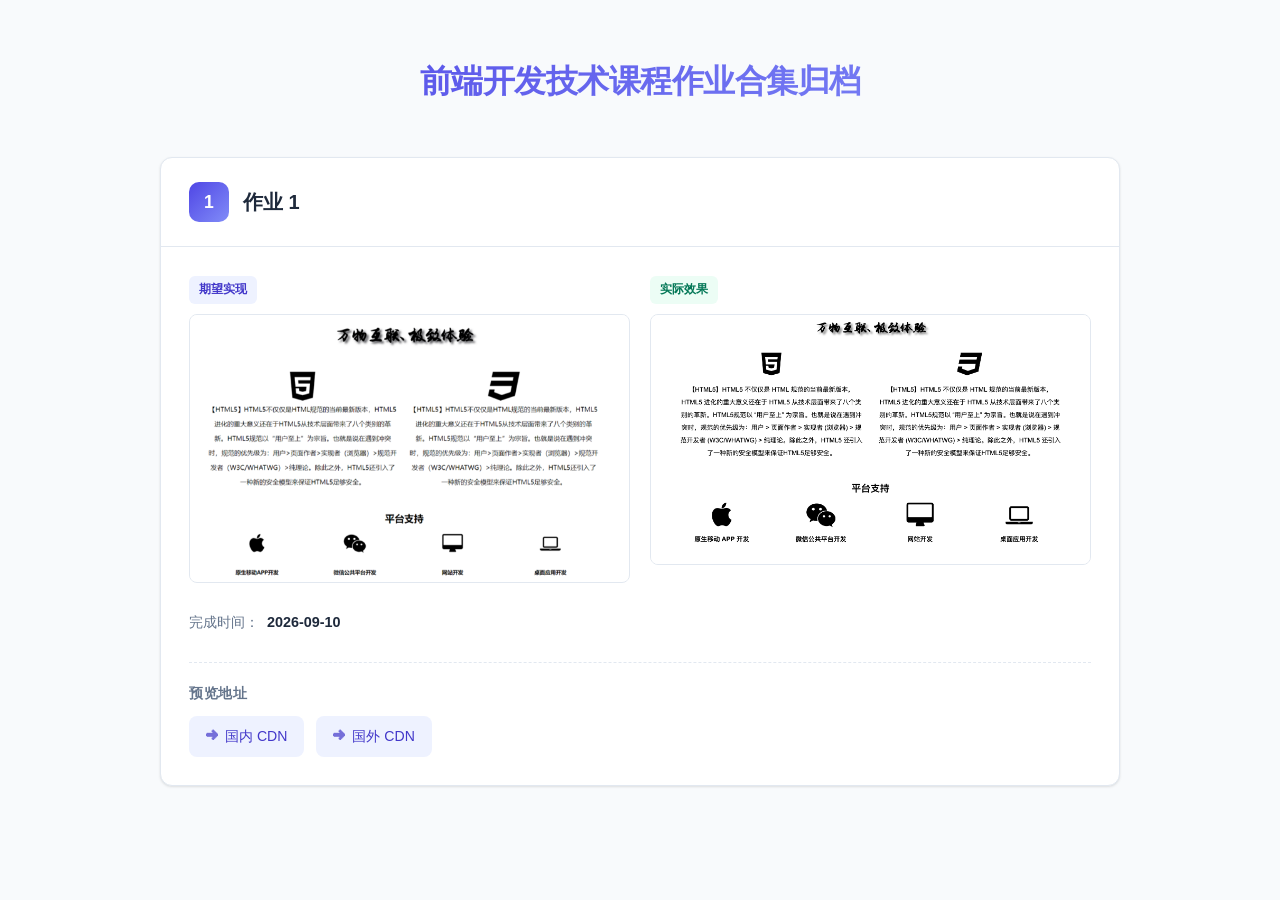
==== index.html @ 37eb871b "更新readme" ====
<!DOCTYPE html>
<html lang="zh-CN">
<head>
    <meta charset="UTF-8">
    <meta name="viewport" content="width=device-width, initial-scale=1.0">
    <title>前端开发技术课程作业合集归档</title>
    <style>
        :root {
            --primary: #4f46e5;
            --primary-light: #818cf8;
            --bg: #f8fafc;
            --card: #ffffff;
            --text: #1e293b;
            --muted: #64748b;
            --border: #e2e8f0;
            --tag-bg: #eef2ff;
            --tag-text: #4338ca;
            --shadow: 0 1px 3px rgba(0,0,0,.08), 0 1px 2px rgba(0,0,0,.04);
            --shadow-lg: 0 10px 30px rgba(0,0,0,.08), 0 4px 12px rgba(0,0,0,.04);
            --radius: 12px;
        }

        * { margin: 0; padding: 0; box-sizing: border-box; }

        body {
            font-family: -apple-system, BlinkMacSystemFont, "Segoe UI", "PingFang SC", "Microsoft YaHei", sans-serif;
            background: var(--bg);
            color: var(--text);
            line-height: 1.6;
            min-height: 100vh;
            padding: 0 20px 60px;
        }

        .page-header {
            max-width: 960px;
            margin: 0 auto;
            padding: 56px 0 40px;
            text-align: center;
        }

        .page-header h1 {
            font-size: 2rem;
            font-weight: 700;
            letter-spacing: -.5px;
            background: linear-gradient(135deg, var(--primary), var(--primary-light));
            -webkit-background-clip: text;
            background-clip: text;
            -webkit-text-fill-color: transparent;
            margin-bottom: 10px;
        }

        .page-header .subtitle {
            color: var(--muted);
            font-size: .95rem;
        }

        .container {
            max-width: 960px;
            margin: 0 auto;
        }

        .work-card {
            background: var(--card);
            border: 1px solid var(--border);
            border-radius: var(--radius);
            box-shadow: var(--shadow);
            overflow: hidden;
            transition: box-shadow .25s ease, transform .25s ease;
        }

        .work-card:hover {
            box-shadow: var(--shadow-lg);
            transform: translateY(-2px);
        }

        .work-card-head {
            display: flex;
            align-items: center;
            gap: 14px;
            padding: 24px 28px;
            border-bottom: 1px solid var(--border);
        }

        .work-num {
            flex: 0 0 auto;
            width: 40px;
            height: 40px;
            display: flex;
            align-items: center;
            justify-content: center;
            border-radius: 10px;
            background: linear-gradient(135deg, var(--primary), var(--primary-light));
            color: #fff;
            font-weight: 700;
            font-size: 1.1rem;
        }

        .work-card-head h2 {
            font-size: 1.25rem;
            font-weight: 600;
            color: var(--text);
        }

        .work-card-body {
            padding: 28px;
            display: grid;
            gap: 28px;
        }

        .compare {
            display: grid;
            grid-template-columns: 1fr 1fr;
            gap: 20px;
        }

        @media (max-width: 720px) {
            .compare { grid-template-columns: 1fr; }
        }

        .compare-item .label {
            display: inline-block;
            font-size: .78rem;
            font-weight: 600;
            padding: 4px 10px;
            border-radius: 6px;
            margin-bottom: 10px;
        }

        .compare-item.expect .label { background: var(--tag-bg); color: var(--tag-text); }
        .compare-item.real .label { background: #ecfdf5; color: #047857; }

        .compare-item img {
            width: 100%;
            border-radius: 8px;
            border: 1px solid var(--border);
            display: block;
            transition: transform .25s ease;
        }

        .compare-item img:hover { transform: scale(1.02); }

        .meta-row {
            display: flex;
            align-items: center;
            gap: 8px;
            font-size: .9rem;
            color: var(--muted);
        }

        .meta-row .date { font-weight: 600; color: var(--text); }

        .links {
            border-top: 1px dashed var(--border);
            padding-top: 20px;
        }

        .links .links-title {
            font-size: .85rem;
            font-weight: 600;
            color: var(--muted);
            margin-bottom: 12px;
            text-transform: uppercase;
            letter-spacing: .5px;
        }

        .link-list {
            display: flex;
            flex-wrap: wrap;
            gap: 12px;
        }

        .link-list a {
            display: inline-flex;
            align-items: center;
            gap: 6px;
            padding: 8px 16px;
            border-radius: 8px;
            background: var(--tag-bg);
            color: var(--tag-text);
            text-decoration: none;
            font-size: .88rem;
            font-weight: 500;
            border: 1px solid transparent;
            transition: all .2s ease;
        }

        .link-list a:hover {
            background: var(--primary);
            color: #fff;
            border-color: var(--primary);
            transform: translateY(-1px);
        }

        .link-list a::before {
            content: "➜";
            font-size: .8rem;
            opacity: .7;
        }
    </style>
</head>
<body>

<header class="page-header">
    <h1>前端开发技术课程作业合集归档</h1>
<!--    <p class="subtitle">Frontend Development Technology — Course Assignments Archive</p>-->
</header>

<div class="container">
    <article class="work-card">
        <div class="work-card-head">
            <div class="work-num">1</div>
            <h2>作业 1</h2>
        </div>
        <div class="work-card-body">
            <div class="compare">
                <div class="compare-item expect">
                    <span class="label">期望实现</span>
                    <img src="./images/work1-expect.png" alt="work1 期望效果">
                </div>
                <div class="compare-item real">
                    <span class="label">实际效果</span>
                    <img src="./images/work1-real.png" alt="work1 实际效果">
                </div>
            </div>

            <div class="meta-row">
                <span>完成时间：</span>
                <span class="date">2026-09-10</span>
            </div>

            <div class="links">
                <div class="links-title">预览地址</div>
                <div class="link-list">
                    <a href="https://fwork.pgigi.com/work1">国内 CDN</a>
                    <a href="https://fwork.pgg.wtf/work1">国外 CDN</a>
                </div>
            </div>
        </div>
    </article>
</div>

</body>
</html>
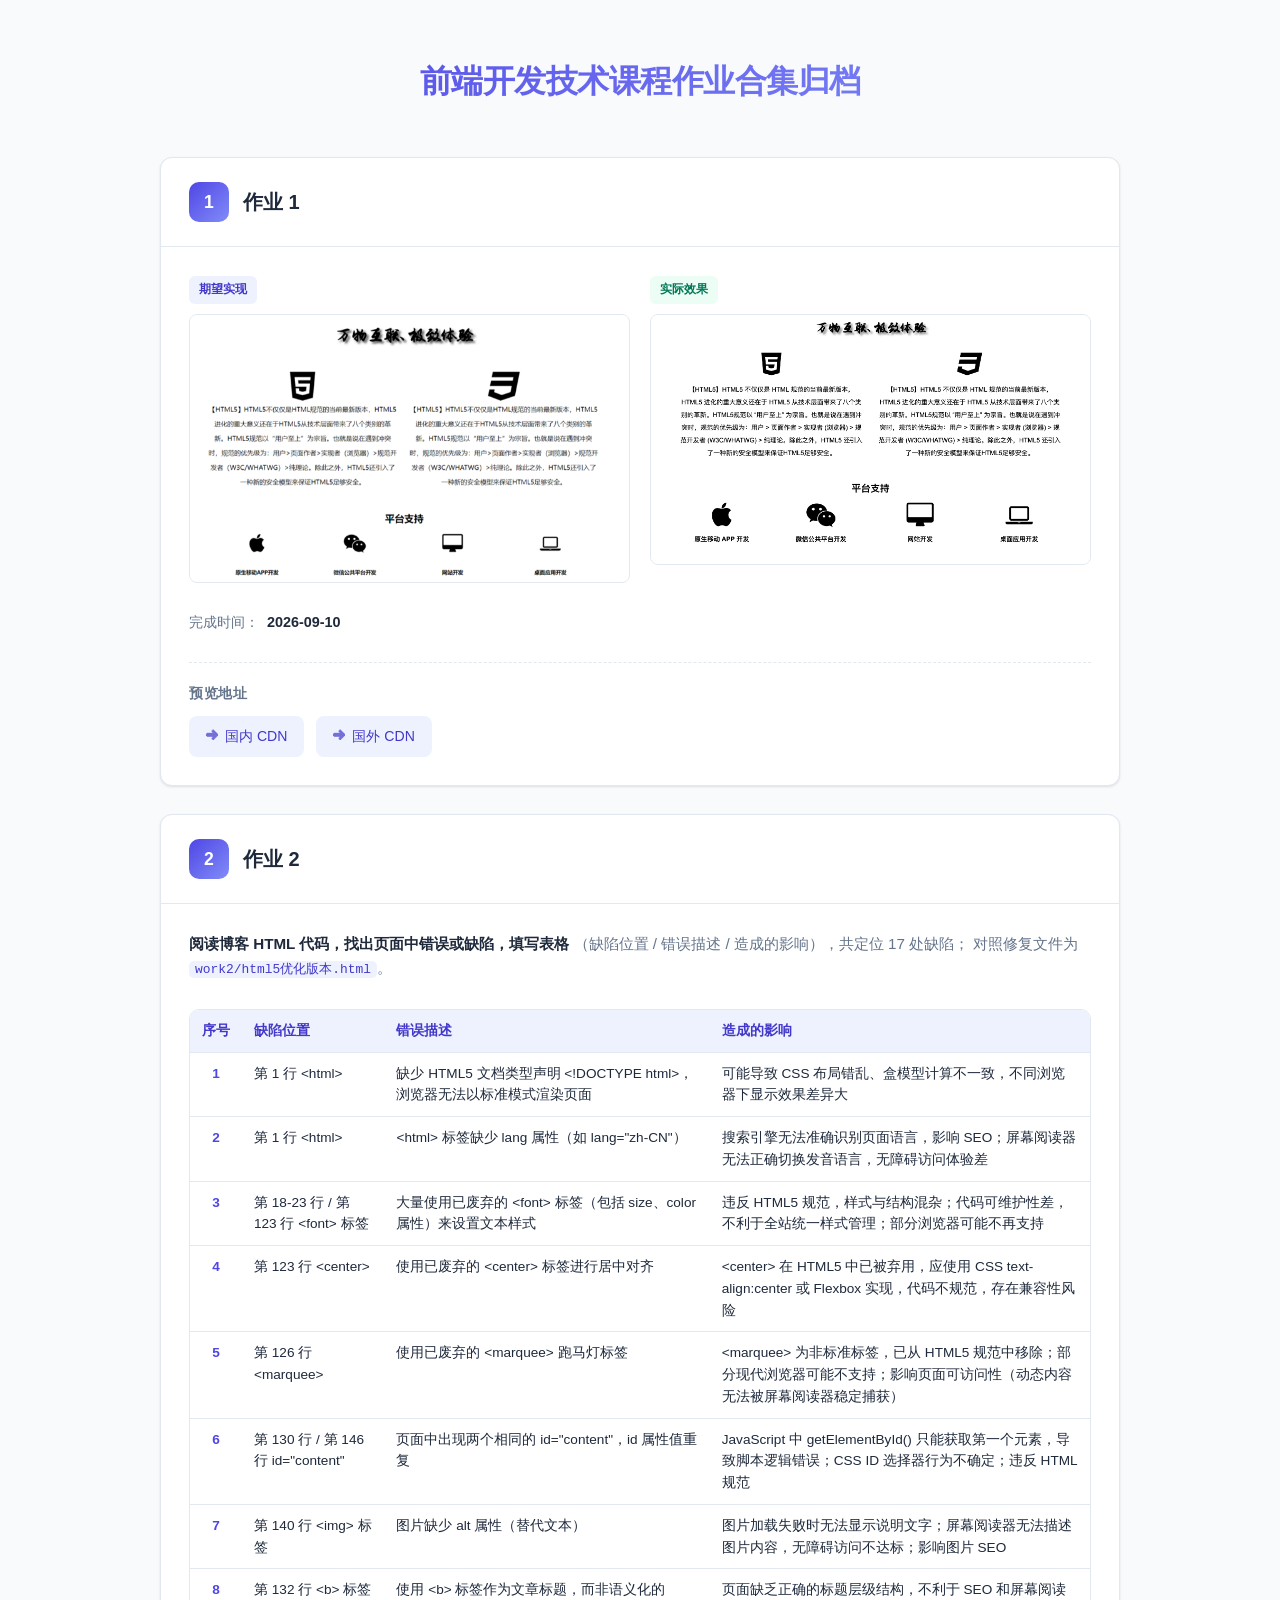
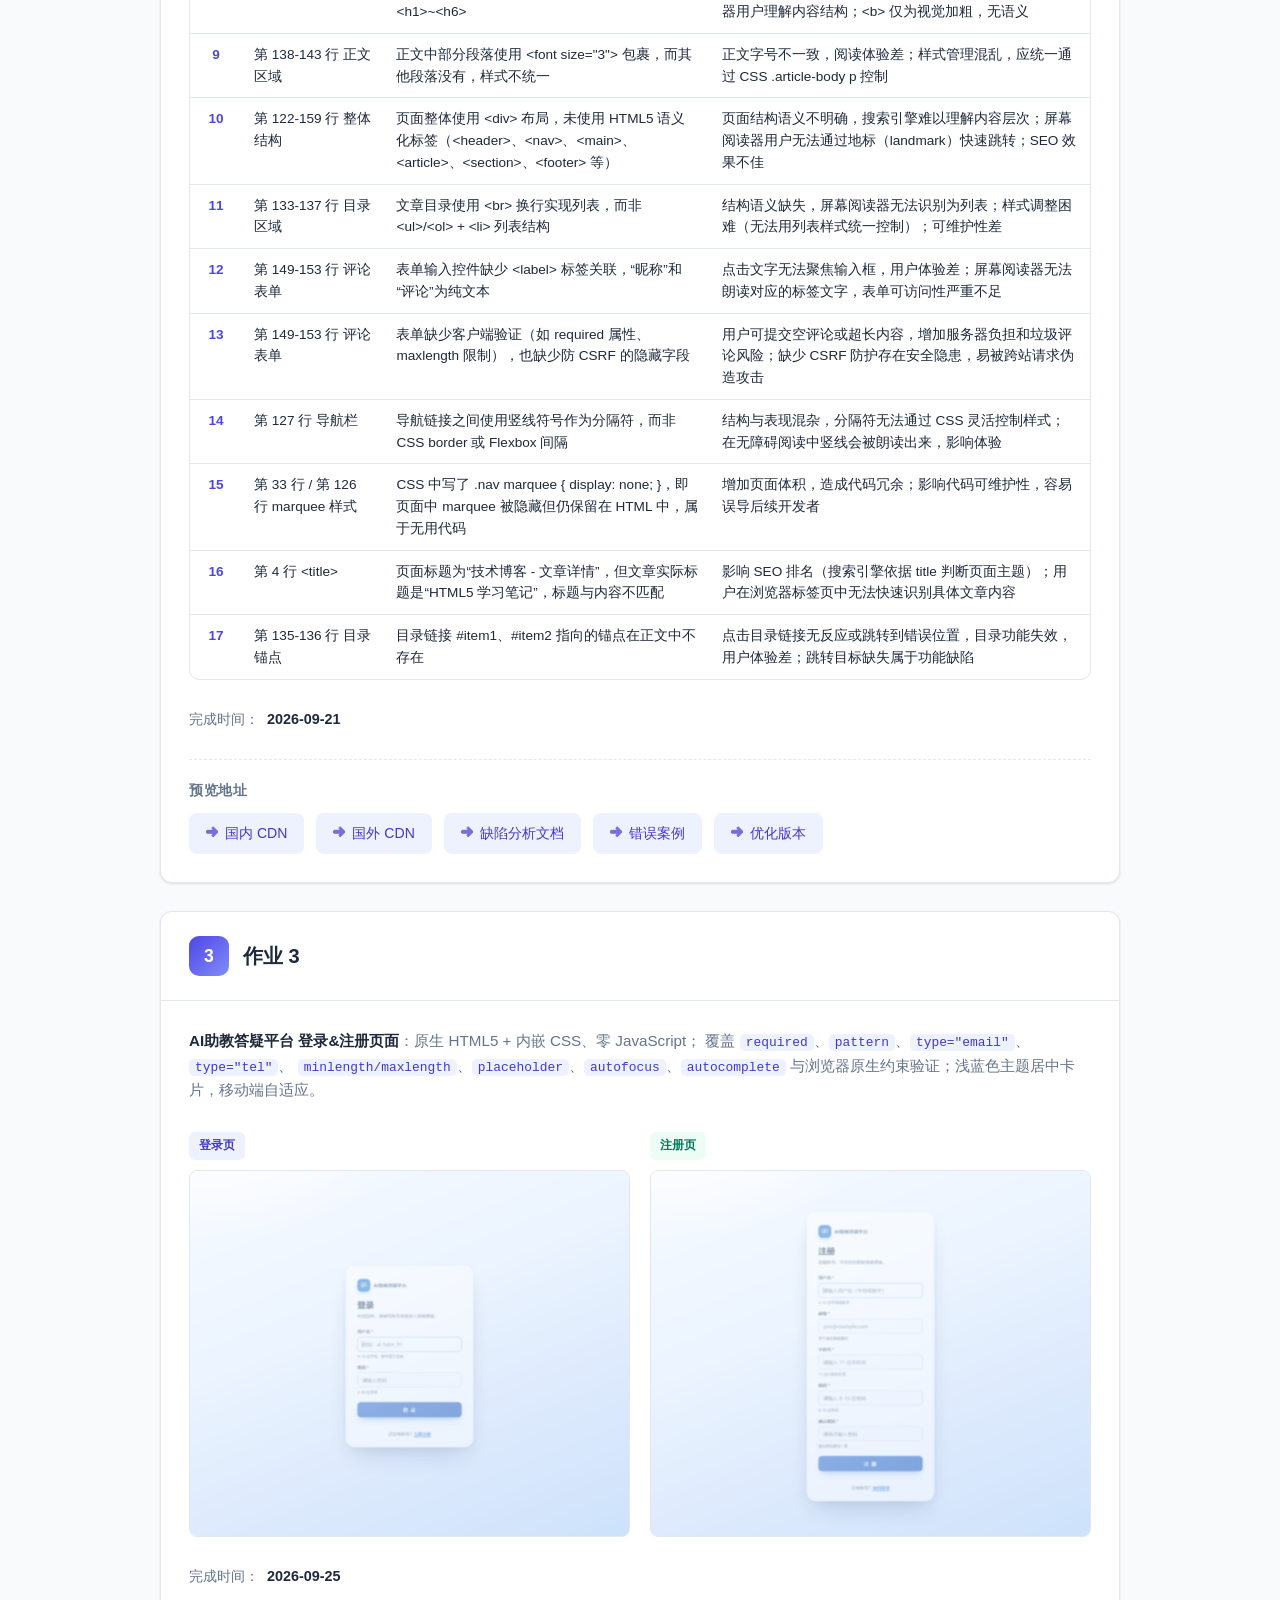
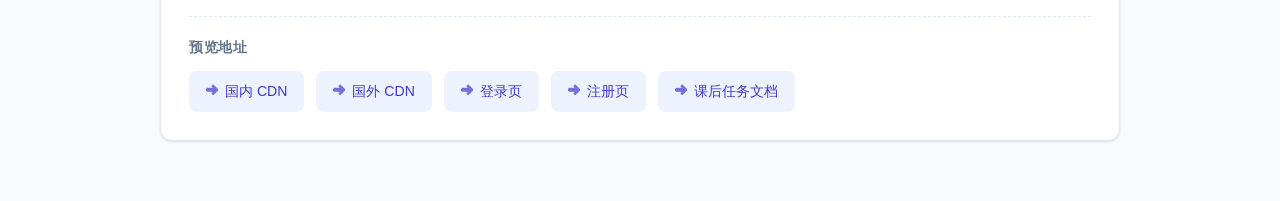
==== commit f814d6ec: "更新第三次作业相关文件" ====
--- a/index.html
+++ b/index.html
@@ -196,6 +196,64 @@
             font-size: .8rem;
             opacity: .7;
         }
+
+        /* ---- 作业 2 / 作业 3 ---- */
+        .work-desc {
+            font-size: .95rem;
+            color: var(--muted);
+        }
+
+        .work-desc strong {
+            color: var(--text);
+            font-weight: 600;
+        }
+
+        .table-wrap {
+            overflow-x: auto;
+            border: 1px solid var(--border);
+            border-radius: 10px;
+        }
+
+        table {
+            border-collapse: collapse;
+            width: 100%;
+            font-size: .85rem;
+            line-height: 1.6;
+        }
+
+        th, td {
+            border-bottom: 1px solid var(--border);
+            padding: 10px 12px;
+            text-align: left;
+            vertical-align: top;
+        }
+
+        th {
+            background: var(--tag-bg);
+            color: var(--tag-text);
+            font-weight: 600;
+            white-space: nowrap;
+        }
+
+        tbody tr:last-child td { border-bottom: none; }
+        tbody tr:hover { background: #f8faff; }
+
+        td.num {
+            font-weight: 700;
+            color: var(--primary);
+            text-align: center;
+            white-space: nowrap;
+            width: 44px;
+        }
+
+        code {
+            font-family: Consolas, "Courier New", monospace;
+            font-size: .85em;
+            background: var(--tag-bg);
+            color: var(--tag-text);
+            border-radius: 5px;
+            padding: 1px 6px;
+        }
     </style>
 </head>
 <body>
@@ -237,6 +295,110 @@
             </div>
         </div>
     </article>
+
+    <article class="work-card" style="margin-top: 28px;">
+        <div class="work-card-head">
+            <div class="work-num">2</div>
+            <h2>作业 2</h2>
+        </div>
+        <div class="work-card-body">
+            <p class="work-desc">
+                <strong>阅读博客 HTML 代码，找出页面中错误或缺陷，填写表格</strong>
+                （缺陷位置 / 错误描述 / 造成的影响），共定位 17 处缺陷；
+                对照修复文件为 <code>work2/html5优化版本.html</code>。
+            </p>
+
+            <div class="table-wrap">
+                <table>
+                    <thead>
+                        <tr>
+                            <th>序号</th>
+                            <th>缺陷位置</th>
+                            <th>错误描述</th>
+                            <th>造成的影响</th>
+                        </tr>
+                    </thead>
+                    <tbody>
+                        <tr><td class="num">1</td><td>第 1 行 &lt;html&gt;</td><td>缺少 HTML5 文档类型声明 &lt;!DOCTYPE html&gt;，浏览器无法以标准模式渲染页面</td><td>可能导致 CSS 布局错乱、盒模型计算不一致，不同浏览器下显示效果差异大</td></tr>
+                        <tr><td class="num">2</td><td>第 1 行 &lt;html&gt;</td><td>&lt;html&gt; 标签缺少 lang 属性（如 lang="zh-CN"）</td><td>搜索引擎无法准确识别页面语言，影响 SEO；屏幕阅读器无法正确切换发音语言，无障碍访问体验差</td></tr>
+                        <tr><td class="num">3</td><td>第 18-23 行 / 第 123 行 &lt;font&gt; 标签</td><td>大量使用已废弃的 &lt;font&gt; 标签（包括 size、color 属性）来设置文本样式</td><td>违反 HTML5 规范，样式与结构混杂；代码可维护性差，不利于全站统一样式管理；部分浏览器可能不再支持</td></tr>
+                        <tr><td class="num">4</td><td>第 123 行 &lt;center&gt;</td><td>使用已废弃的 &lt;center&gt; 标签进行居中对齐</td><td>&lt;center&gt; 在 HTML5 中已被弃用，应使用 CSS text-align:center 或 Flexbox 实现，代码不规范，存在兼容性风险</td></tr>
+                        <tr><td class="num">5</td><td>第 126 行 &lt;marquee&gt;</td><td>使用已废弃的 &lt;marquee&gt; 跑马灯标签</td><td>&lt;marquee&gt; 为非标准标签，已从 HTML5 规范中移除；部分现代浏览器可能不支持；影响页面可访问性（动态内容无法被屏幕阅读器稳定捕获）</td></tr>
+                        <tr><td class="num">6</td><td>第 130 行 / 第 146 行 id="content"</td><td>页面中出现两个相同的 id="content"，id 属性值重复</td><td>JavaScript 中 getElementById() 只能获取第一个元素，导致脚本逻辑错误；CSS ID 选择器行为不确定；违反 HTML 规范</td></tr>
+                        <tr><td class="num">7</td><td>第 140 行 &lt;img&gt; 标签</td><td>图片缺少 alt 属性（替代文本）</td><td>图片加载失败时无法显示说明文字；屏幕阅读器无法描述图片内容，无障碍访问不达标；影响图片 SEO</td></tr>
+                        <tr><td class="num">8</td><td>第 132 行 &lt;b&gt; 标签</td><td>使用 &lt;b&gt; 标签作为文章标题，而非语义化的 &lt;h1&gt;~&lt;h6&gt;</td><td>页面缺乏正确的标题层级结构，不利于 SEO 和屏幕阅读器用户理解内容结构；&lt;b&gt; 仅为视觉加粗，无语义</td></tr>
+                        <tr><td class="num">9</td><td>第 138-143 行 正文区域</td><td>正文中部分段落使用 &lt;font size="3"&gt; 包裹，而其他段落没有，样式不统一</td><td>正文字号不一致，阅读体验差；样式管理混乱，应统一通过 CSS .article-body p 控制</td></tr>
+                        <tr><td class="num">10</td><td>第 122-159 行 整体结构</td><td>页面整体使用 &lt;div&gt; 布局，未使用 HTML5 语义化标签（&lt;header&gt;、&lt;nav&gt;、&lt;main&gt;、&lt;article&gt;、&lt;section&gt;、&lt;footer&gt; 等）</td><td>页面结构语义不明确，搜索引擎难以理解内容层次；屏幕阅读器用户无法通过地标（landmark）快速跳转；SEO 效果不佳</td></tr>
+                        <tr><td class="num">11</td><td>第 133-137 行 目录区域</td><td>文章目录使用 &lt;br&gt; 换行实现列表，而非 &lt;ul&gt;/&lt;ol&gt; + &lt;li&gt; 列表结构</td><td>结构语义缺失，屏幕阅读器无法识别为列表；样式调整困难（无法用列表样式统一控制）；可维护性差</td></tr>
+                        <tr><td class="num">12</td><td>第 149-153 行 评论表单</td><td>表单输入控件缺少 &lt;label&gt; 标签关联，“昵称”和“评论”为纯文本</td><td>点击文字无法聚焦输入框，用户体验差；屏幕阅读器无法朗读对应的标签文字，表单可访问性严重不足</td></tr>
+                        <tr><td class="num">13</td><td>第 149-153 行 评论表单</td><td>表单缺少客户端验证（如 required 属性、maxlength 限制），也缺少防 CSRF 的隐藏字段</td><td>用户可提交空评论或超长内容，增加服务器负担和垃圾评论风险；缺少 CSRF 防护存在安全隐患，易被跨站请求伪造攻击</td></tr>
+                        <tr><td class="num">14</td><td>第 127 行 导航栏</td><td>导航链接之间使用竖线符号作为分隔符，而非 CSS border 或 Flexbox 间隔</td><td>结构与表现混杂，分隔符无法通过 CSS 灵活控制样式；在无障碍阅读中竖线会被朗读出来，影响体验</td></tr>
+                        <tr><td class="num">15</td><td>第 33 行 / 第 126 行 marquee 样式</td><td>CSS 中写了 .nav marquee { display: none; }，即页面中 marquee 被隐藏但仍保留在 HTML 中，属于无用代码</td><td>增加页面体积，造成代码冗余；影响代码可维护性，容易误导后续开发者</td></tr>
+                        <tr><td class="num">16</td><td>第 4 行 &lt;title&gt;</td><td>页面标题为“技术博客 - 文章详情”，但文章实际标题是“HTML5 学习笔记”，标题与内容不匹配</td><td>影响 SEO 排名（搜索引擎依据 title 判断页面主题）；用户在浏览器标签页中无法快速识别具体文章内容</td></tr>
+                        <tr><td class="num">17</td><td>第 135-136 行 目录锚点</td><td>目录链接 #item1、#item2 指向的锚点在正文中不存在</td><td>点击目录链接无反应或跳转到错误位置，目录功能失效，用户体验差；跳转目标缺失属于功能缺陷</td></tr>
+                    </tbody>
+                </table>
+            </div>
+
+            <div class="meta-row">
+                <span>完成时间：</span>
+                <span class="date">2026-09-21</span>
+            </div>
+
+            <div class="links">
+                <div class="links-title">预览地址</div>
+                <div class="link-list">
+                    <a href="https://fwork.pgigi.com/work2">国内 CDN</a>
+                    <a href="https://fwork.pgg.wtf/work2">国外 CDN</a>
+                    <a href="./work2/index.html">缺陷分析文档</a>
+                    <a href="./work2/html5错误案例.html">错误案例</a>
+                    <a href="./work2/html5优化版本.html">优化版本</a>
+                </div>
+            </div>
+        </div>
+    </article>
+
+    <article class="work-card" style="margin-top: 28px;">
+        <div class="work-card-head">
+            <div class="work-num">3</div>
+            <h2>作业 3</h2>
+        </div>
+        <div class="work-card-body">
+            <p class="work-desc">
+                <strong>AI助教答疑平台 登录&注册页面</strong>：原生 HTML5 + 内嵌 CSS、零 JavaScript；
+                覆盖 <code>required</code>、<code>pattern</code>、<code>type="email"</code>、<code>type="tel"</code>、
+                <code>minlength/maxlength</code>、<code>placeholder</code>、<code>autofocus</code>、<code>autocomplete</code>
+                与浏览器原生约束验证；浅蓝色主题居中卡片，移动端自适应。
+            </p>
+
+            <div class="compare">
+                <div class="compare-item expect">
+                    <span class="label">登录页</span>
+                    <img src="./images/work3-login.png" alt="work3 登录页效果">
+                </div>
+                <div class="compare-item real">
+                    <span class="label">注册页</span>
+                    <img src="./images/work3-register.png" alt="work3 注册页效果">
+                </div>
+            </div>
+
+            <div class="meta-row">
+                <span>完成时间：</span>
+                <span class="date">2026-09-25</span>
+            </div>
+
+            <div class="links">
+                <div class="links-title">预览地址</div>
+                <div class="link-list">
+                    <a href="https://fwork.pgigi.com/work3">国内 CDN</a>
+                    <a href="https://fwork.pgg.wtf/work3">国外 CDN</a>
+                    <a href="./work3/login.html">登录页</a>
+                    <a href="./work3/register.html">注册页</a>
+                    <a href="./work3/index.html">课后任务文档</a>
+                </div>
+            </div>
+        </div>
+    </article>
 </div>
 
 </body>
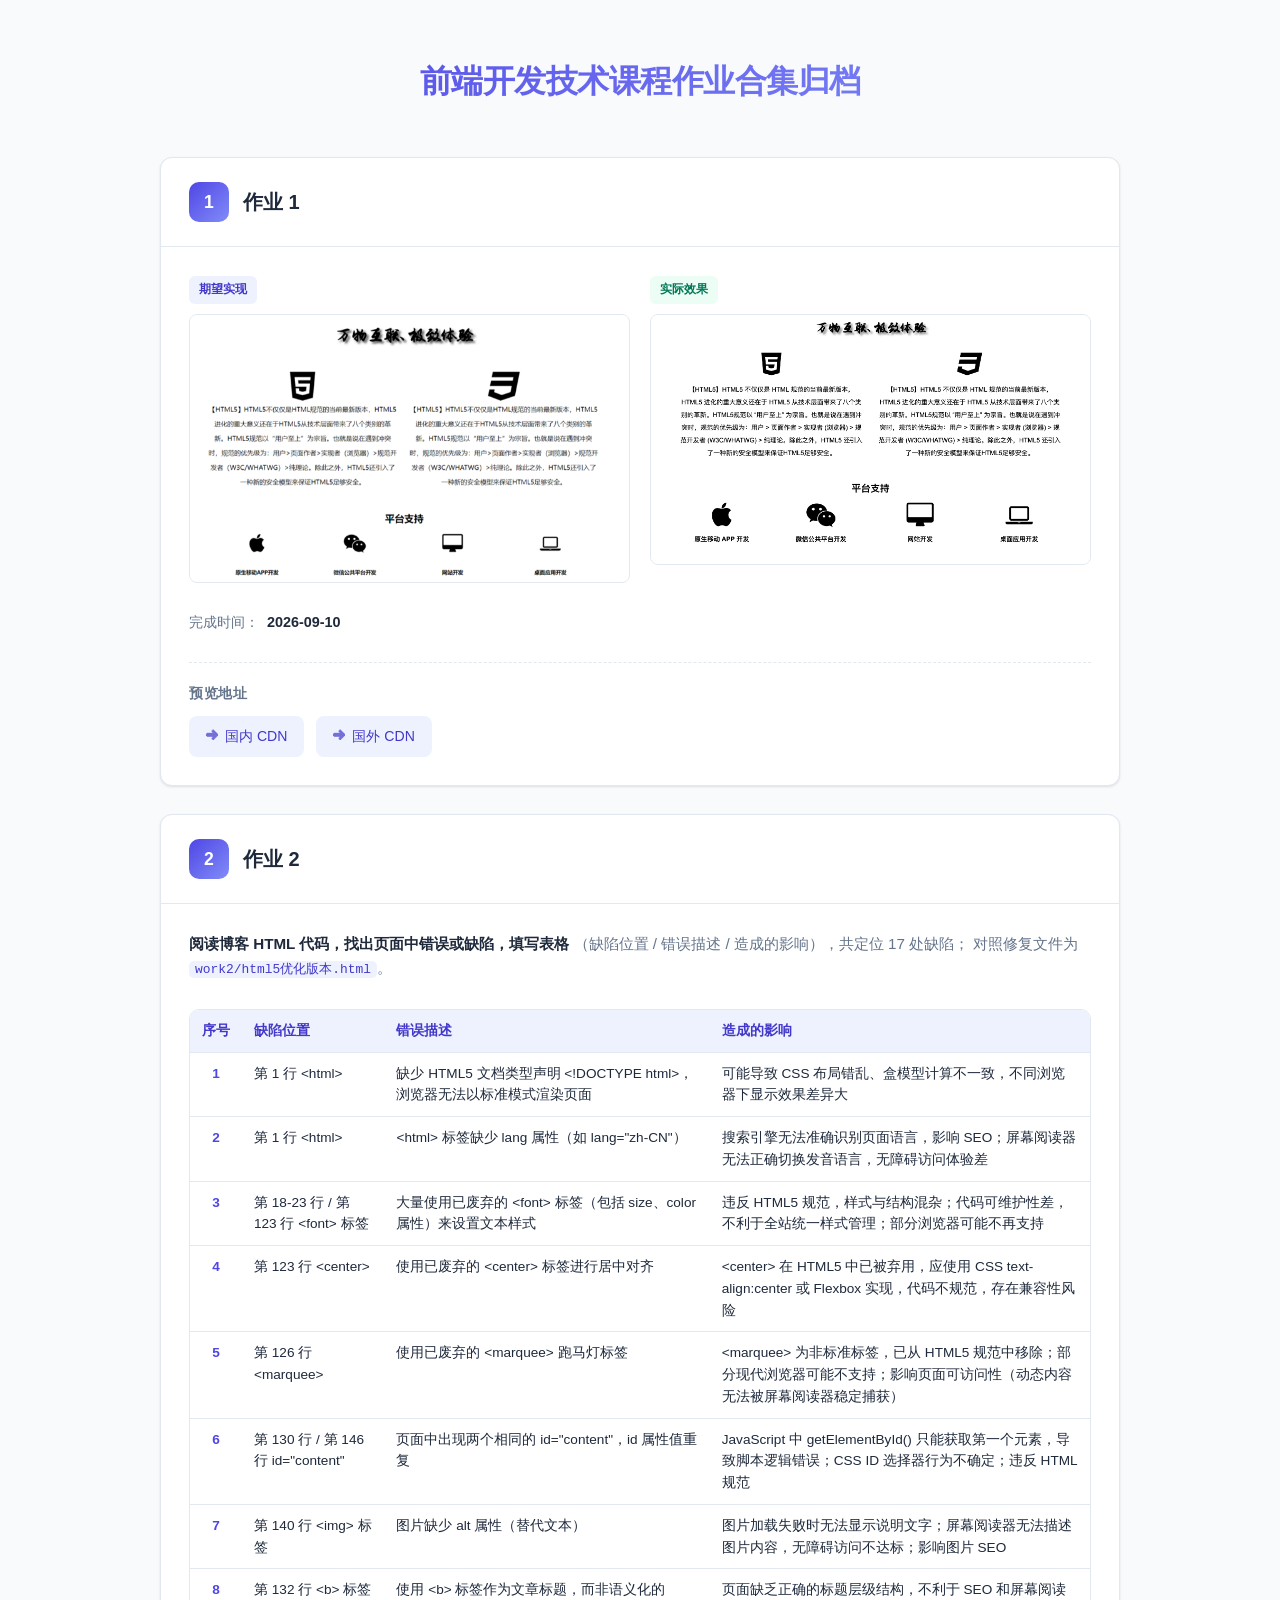
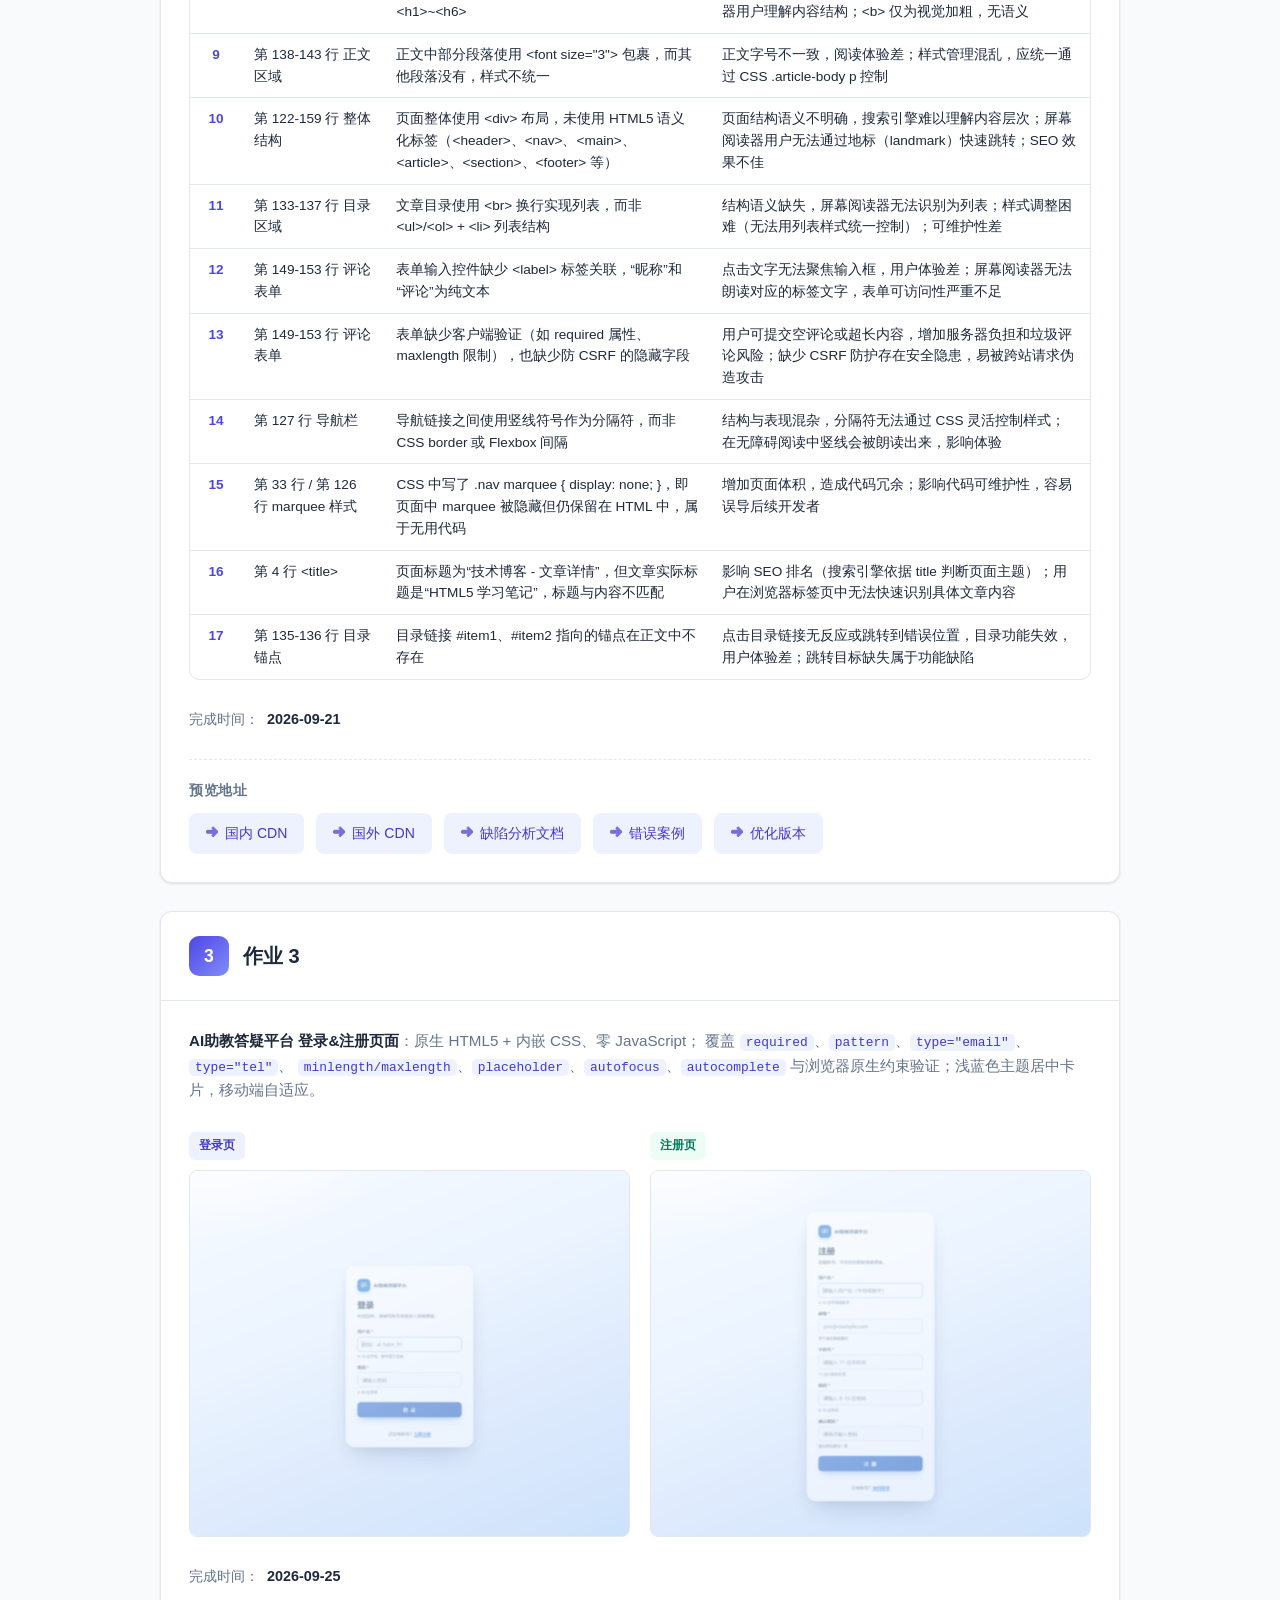
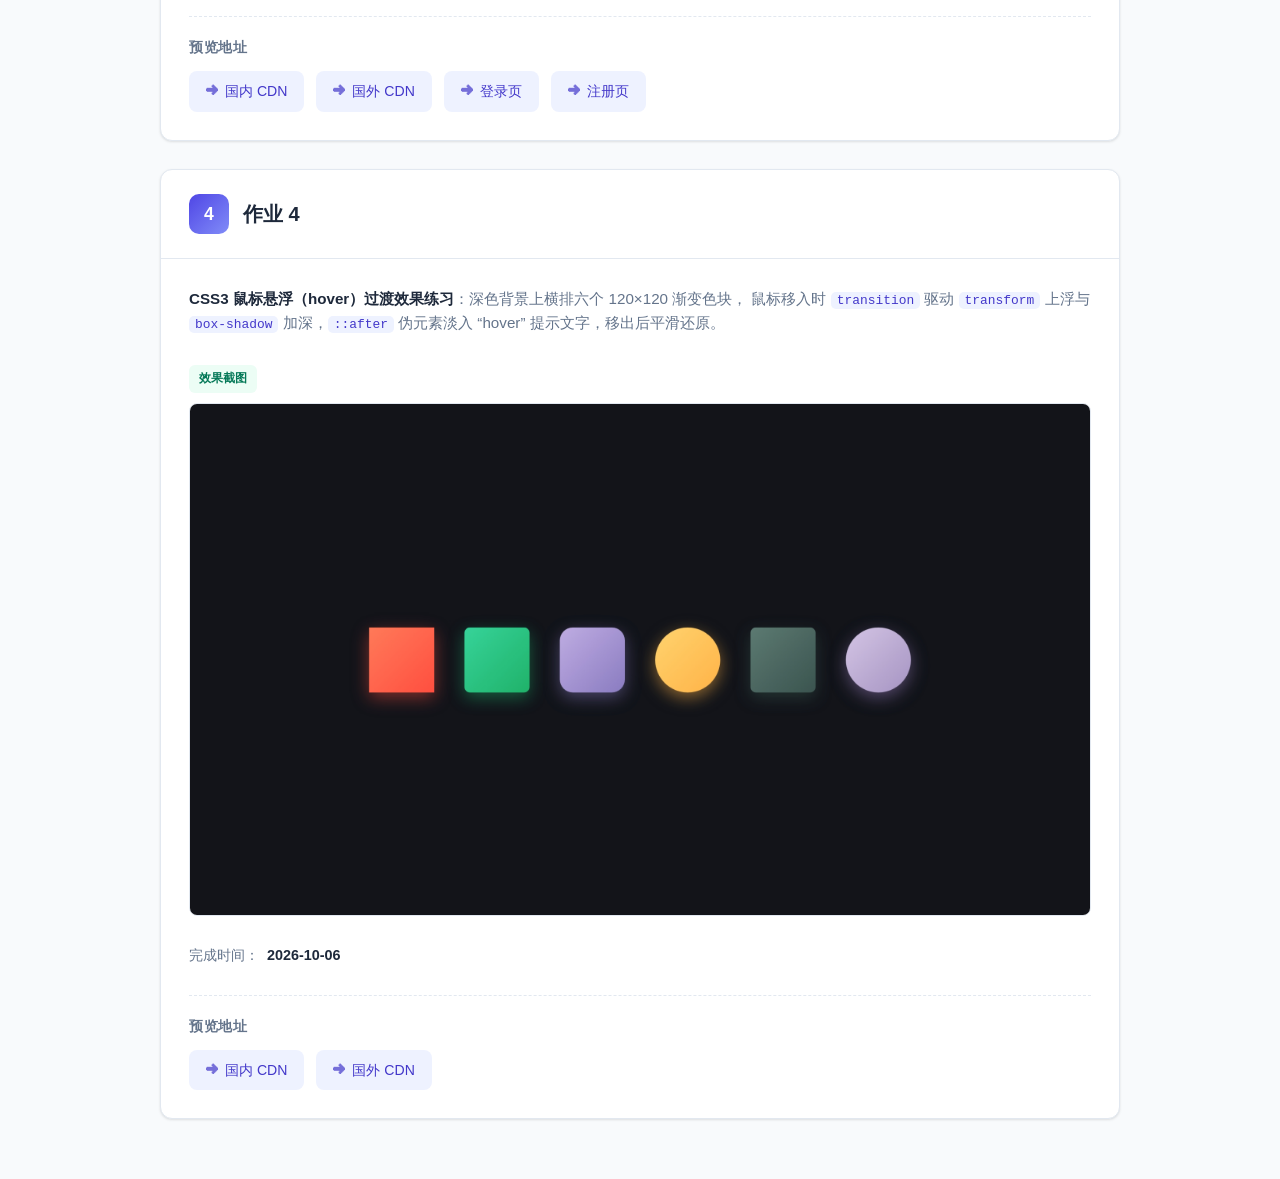
==== commit 6e4b9aea: "更新第四次作业相关文件" ====
--- a/index.html
+++ b/index.html
@@ -394,7 +394,40 @@
                     <a href="https://fwork.pgg.wtf/work3">国外 CDN</a>
                     <a href="./work3/login.html">登录页</a>
                     <a href="./work3/register.html">注册页</a>
-                    <a href="./work3/index.html">课后任务文档</a>
+                </div>
+            </div>
+        </div>
+    </article>
+
+    <article class="work-card" style="margin-top: 28px;">
+        <div class="work-card-head">
+            <div class="work-num">4</div>
+            <h2>作业 4</h2>
+        </div>
+        <div class="work-card-body">
+            <p class="work-desc">
+                <strong>CSS3 鼠标悬浮（hover）过渡效果练习</strong>：深色背景上横排六个 120×120 渐变色块，
+                鼠标移入时 <code>transition</code> 驱动 <code>transform</code> 上浮与
+                <code>box-shadow</code> 加深，<code>::after</code> 伪元素淡入 “hover” 提示文字，移出后平滑还原。
+            </p>
+
+            <div class="compare" style="grid-template-columns: 1fr;">
+                <div class="compare-item real">
+                    <span class="label">效果截图</span>
+                    <img src="./images/work4-preview.png" alt="work4 效果截图">
+                </div>
+            </div>
+
+            <div class="meta-row">
+                <span>完成时间：</span>
+                <span class="date">2026-10-06</span>
+            </div>
+
+            <div class="links">
+                <div class="links-title">预览地址</div>
+                <div class="link-list">
+                    <a href="https://fwork.pgigi.com/work4">国内 CDN</a>
+                    <a href="https://fwork.pgg.wtf/work4">国外 CDN</a>
                 </div>
             </div>
         </div>
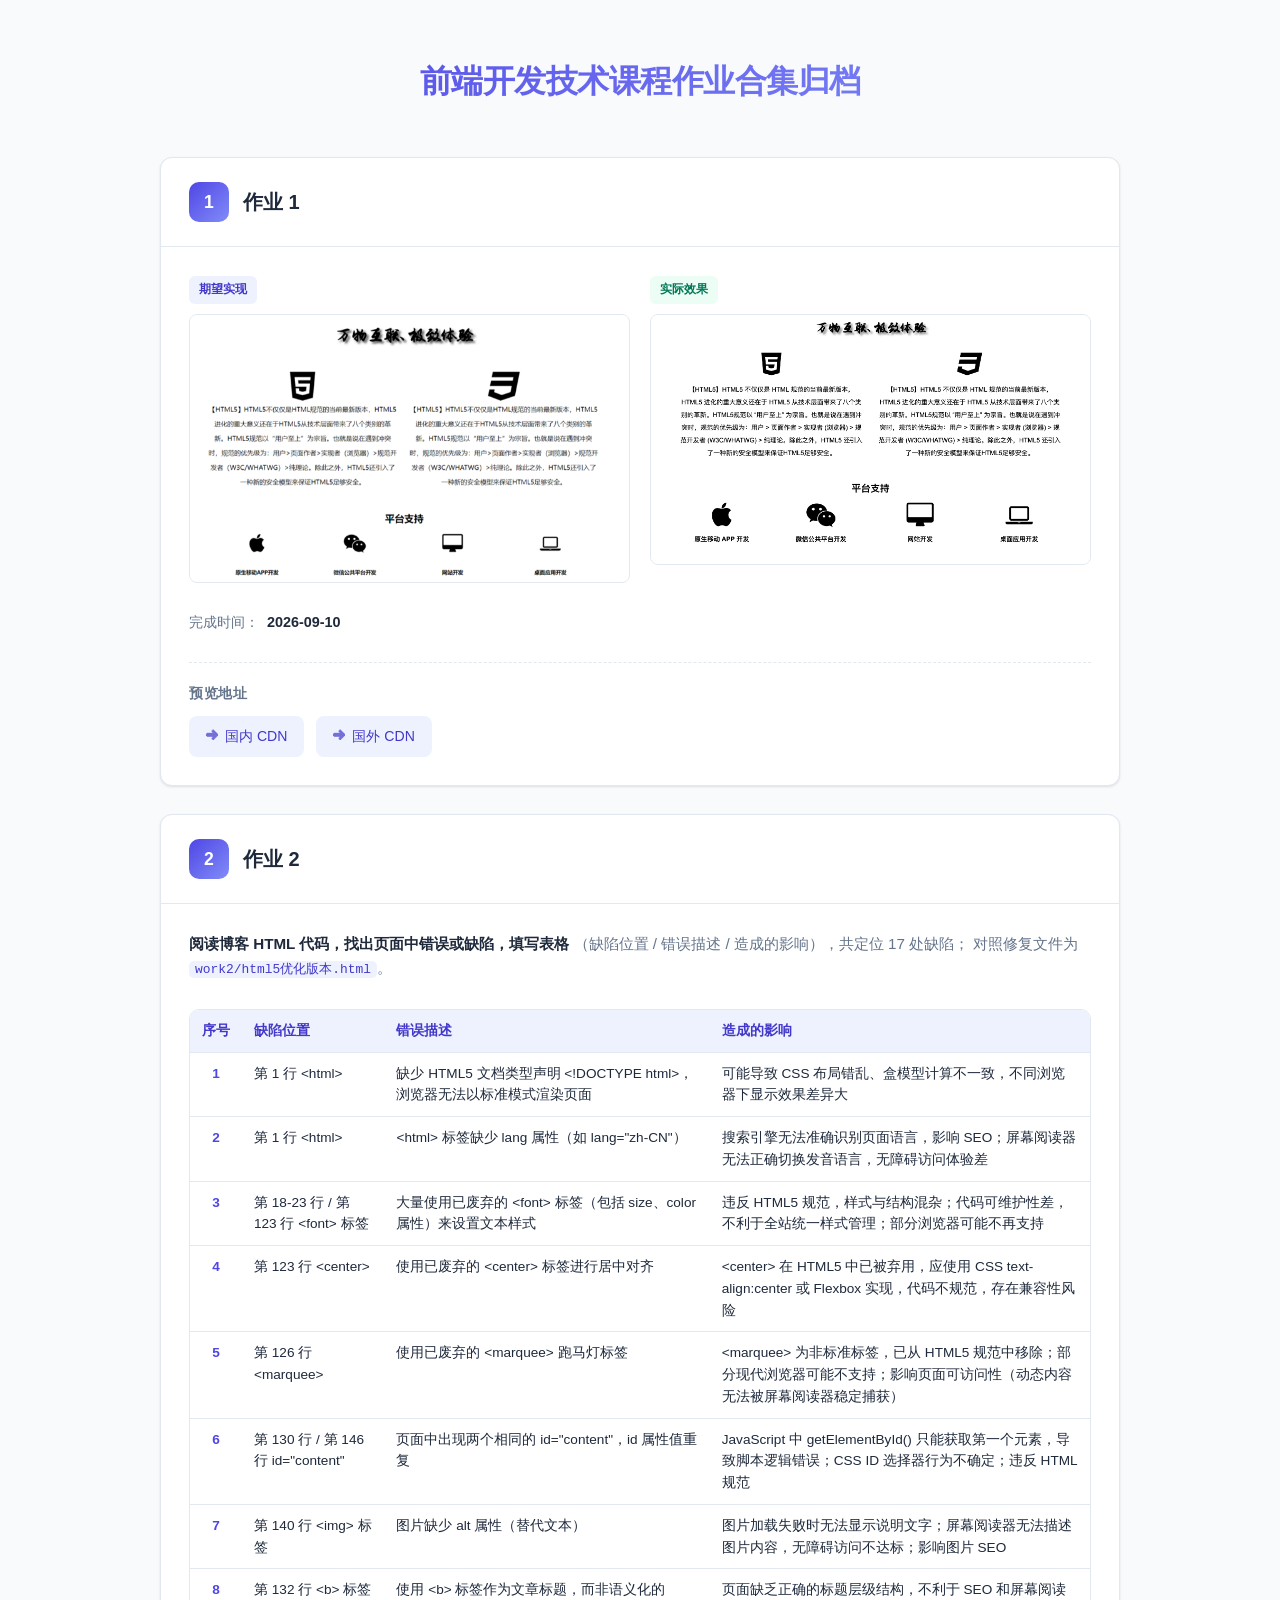
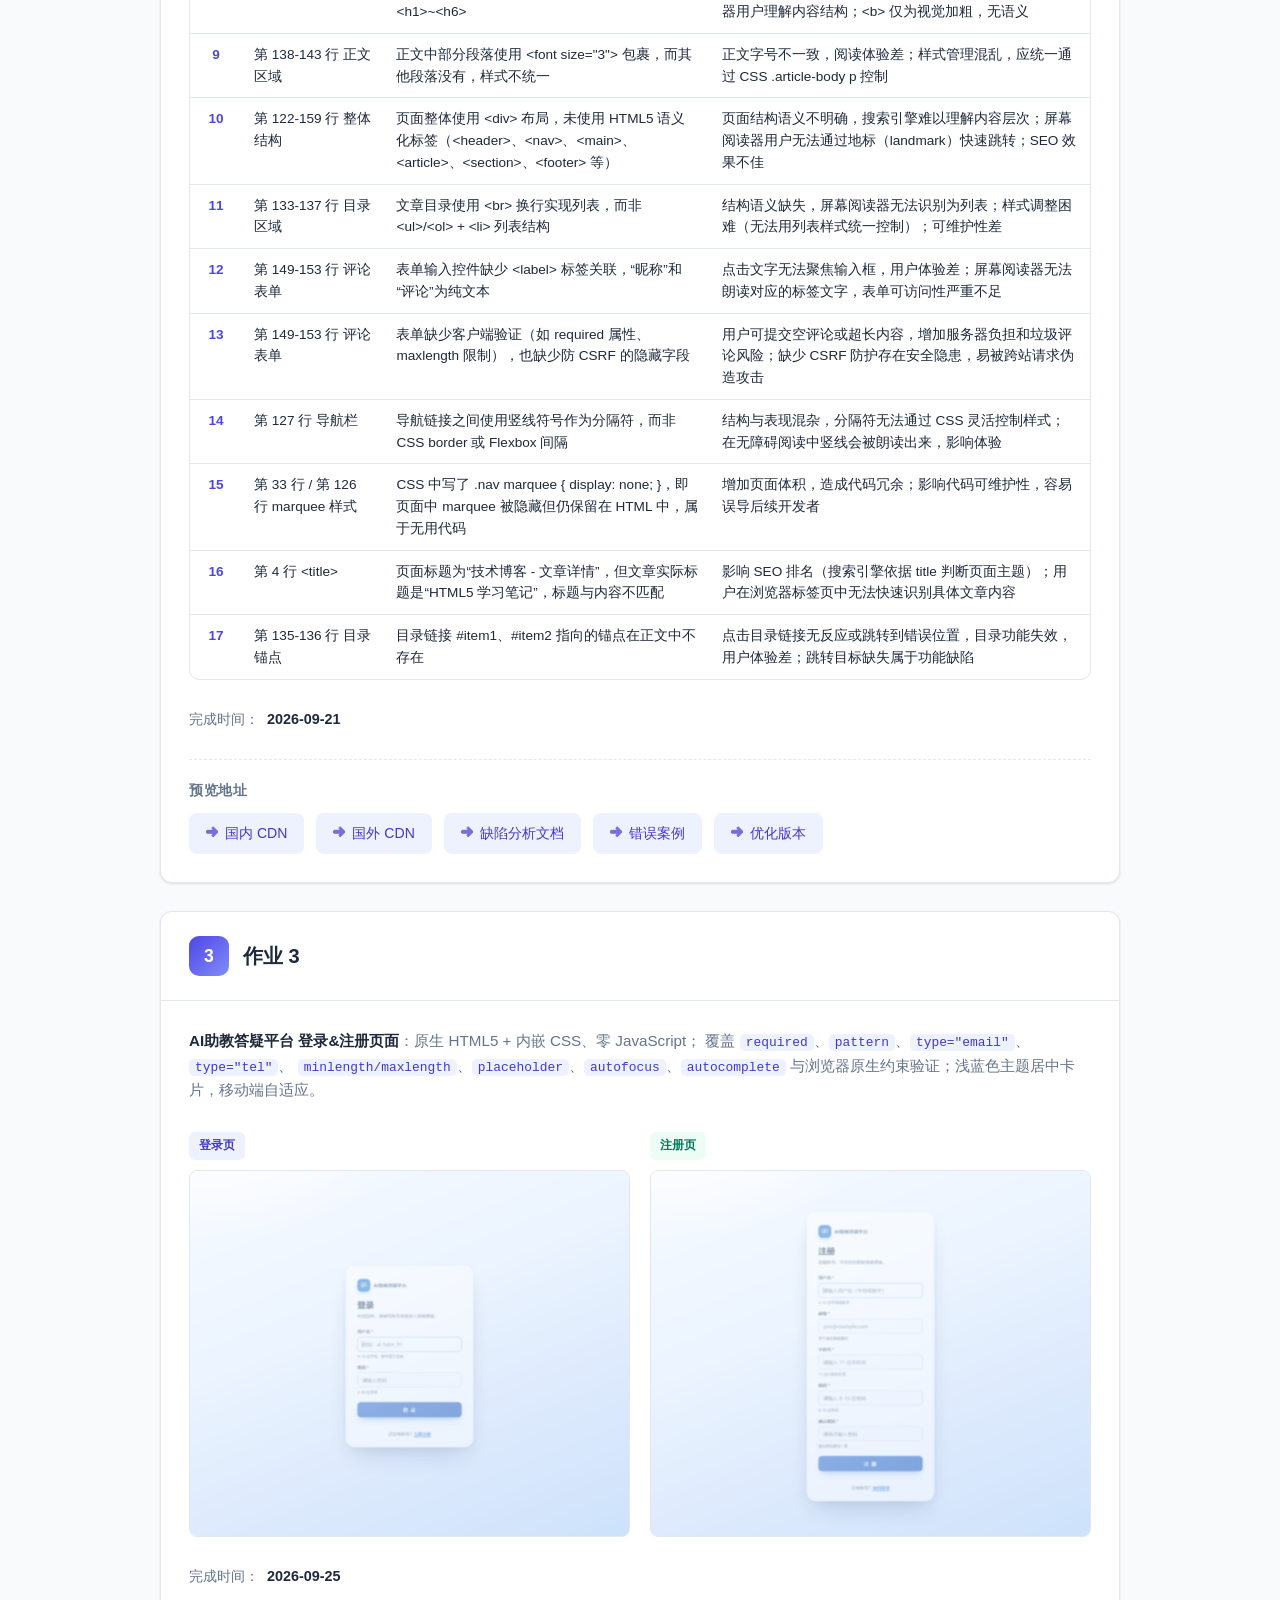
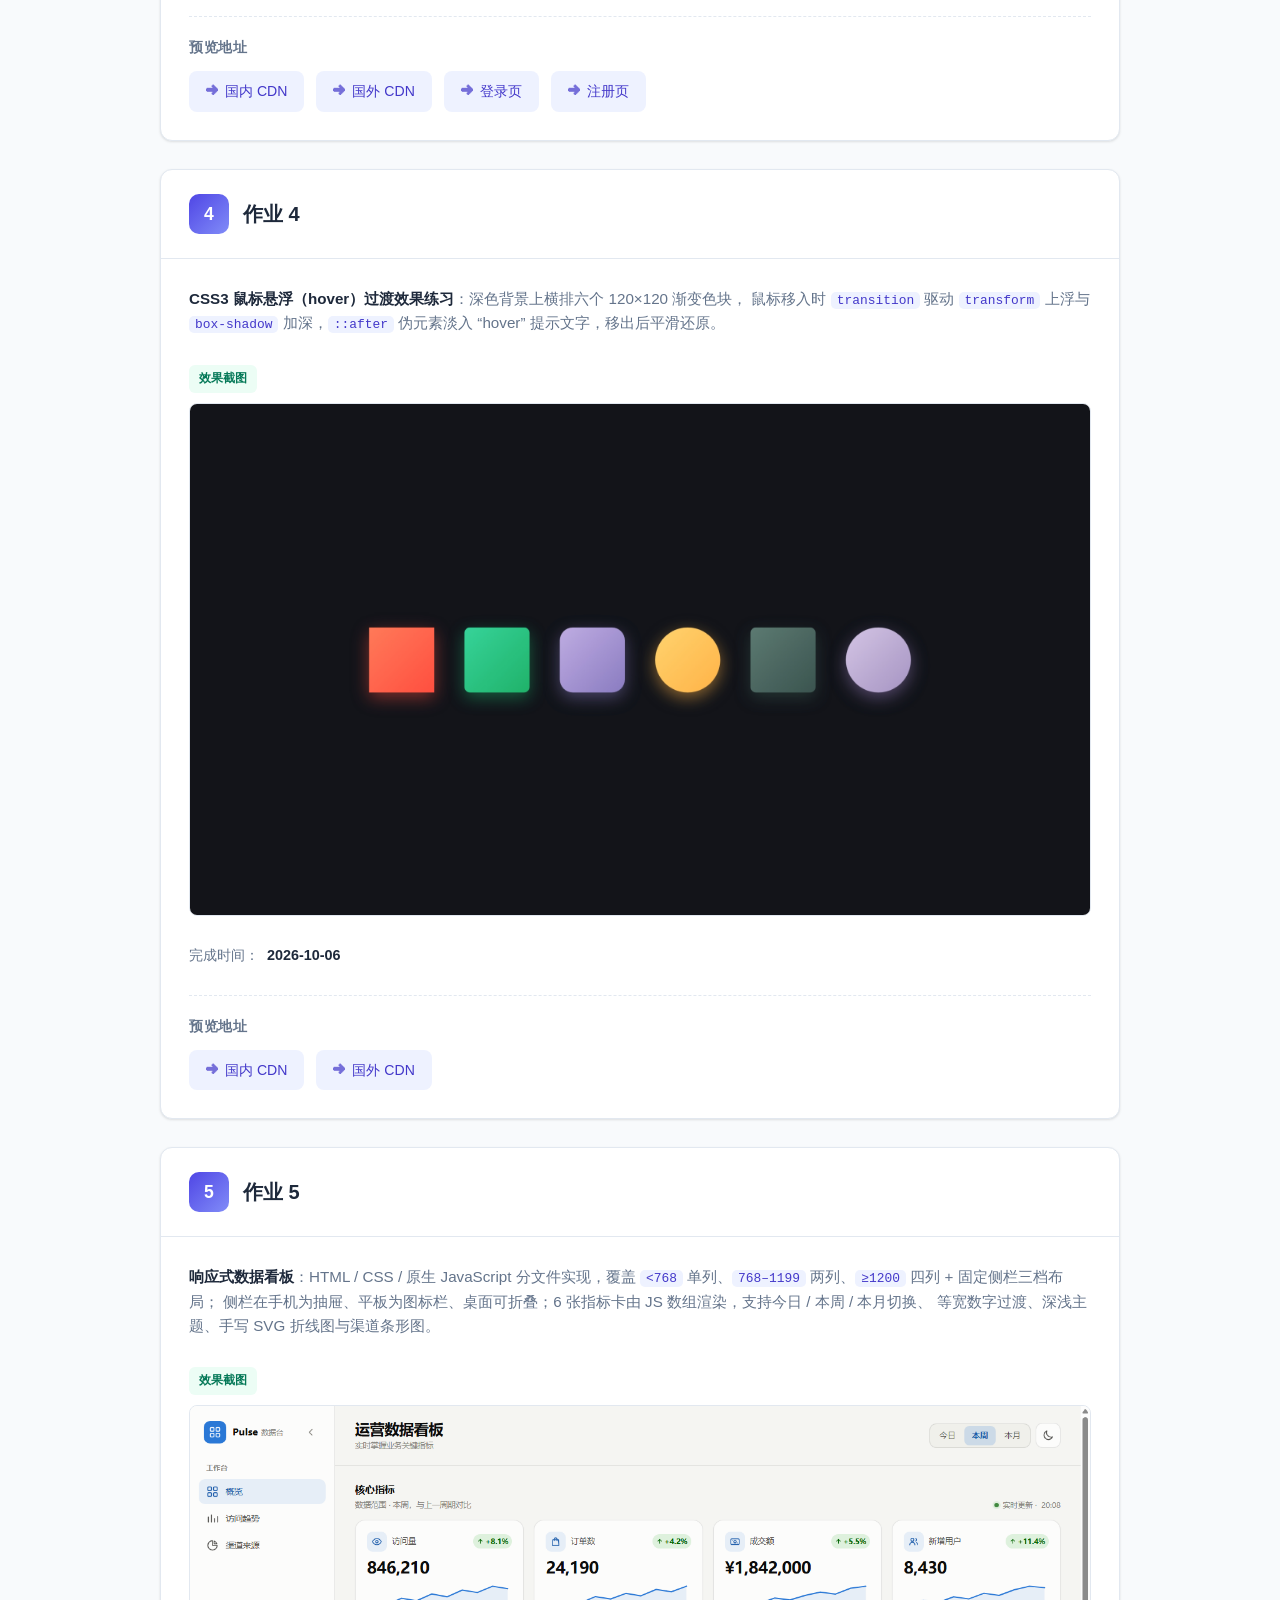
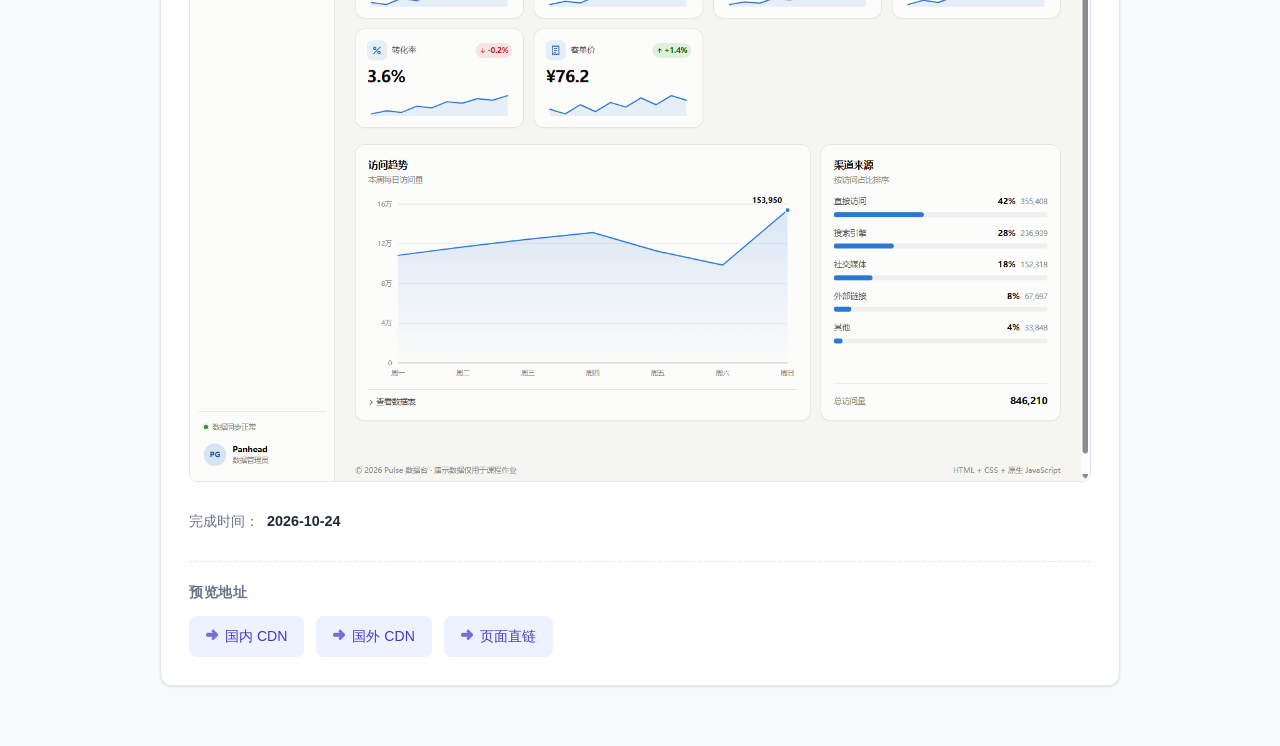
==== commit d88f58b6: "更新第五次作业相关文件" ====
--- a/index.html
+++ b/index.html
@@ -432,6 +432,42 @@
             </div>
         </div>
     </article>
+
+    <article class="work-card" style="margin-top: 28px;">
+        <div class="work-card-head">
+            <div class="work-num">5</div>
+            <h2>作业 5</h2>
+        </div>
+        <div class="work-card-body">
+            <p class="work-desc">
+                <strong>响应式数据看板</strong>：HTML / CSS / 原生 JavaScript 分文件实现，覆盖
+                <code>&lt;768</code> 单列、<code>768–1199</code> 两列、<code>≥1200</code> 四列 + 固定侧栏三档布局；
+                侧栏在手机为抽屉、平板为图标栏、桌面可折叠；6 张指标卡由 JS 数组渲染，支持今日 / 本周 / 本月切换、
+                等宽数字过渡、深浅主题、手写 SVG 折线图与渠道条形图。
+            </p>
+
+            <div class="compare" style="grid-template-columns: 1fr;">
+                <div class="compare-item real">
+                    <span class="label">效果截图</span>
+                    <img src="./images/work5-preview.png" alt="work5 响应式数据看板效果">
+                </div>
+            </div>
+
+            <div class="meta-row">
+                <span>完成时间：</span>
+                <span class="date">2026-10-24</span>
+            </div>
+
+            <div class="links">
+                <div class="links-title">预览地址</div>
+                <div class="link-list">
+                    <a href="https://fwork.pgigi.com/work5">国内 CDN</a>
+                    <a href="https://fwork.pgg.wtf/work5">国外 CDN</a>
+                    <a href="./work5/index.html">页面直链</a>
+                </div>
+            </div>
+        </div>
+    </article>
 </div>
 
 </body>
